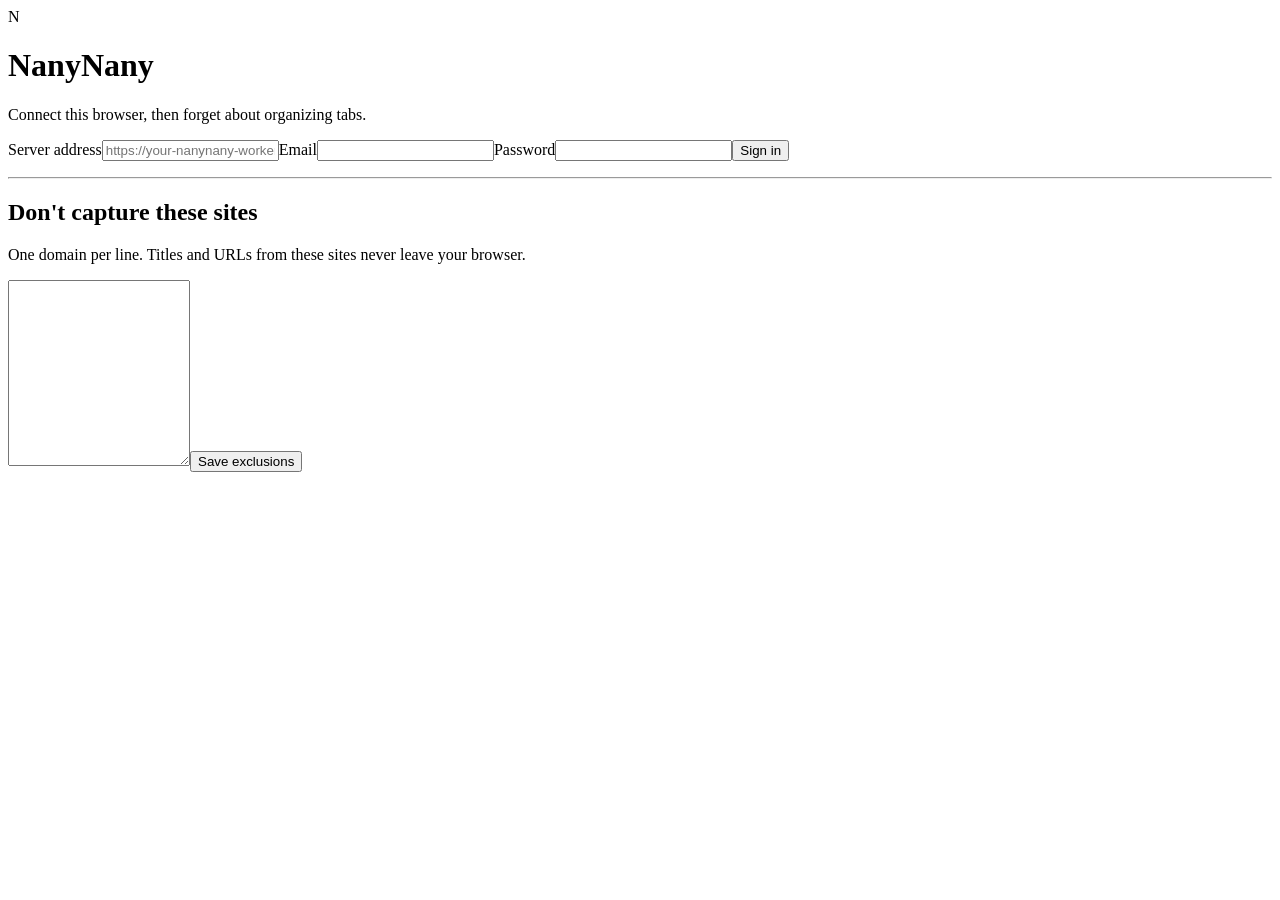
==== extension/options.html @ 5d4bafbd "Add extension sign-in and privacy settings" ====
<!doctype html><html><head><meta charset="utf-8"><meta name="viewport" content="width=device-width,initial-scale=1"><link rel="stylesheet" href="styles.css"><title>NanyNany settings</title></head><body class="options"><main><div class="mark">N</div><h1>NanyNany</h1><p class="lead">Connect this browser, then forget about organizing tabs.</p><label>Server address<input id="apiBase" type="url" placeholder="https://your-nanynany-worker.workers.dev"></label><label>Email<input id="email" type="email" autocomplete="email"></label><label>Password<input id="password" type="password" autocomplete="current-password"></label><button id="login" class="primary">Sign in</button><p id="authStatus" class="status" aria-live="polite"></p><hr><h2>Don't capture these sites</h2><p class="hint">One domain per line. Titles and URLs from these sites never leave your browser.</p><textarea id="excluded" rows="12"></textarea><button id="save" class="secondary">Save exclusions</button><p id="saveStatus" class="status" aria-live="polite"></p></main><script src="options.js"></script></body></html>
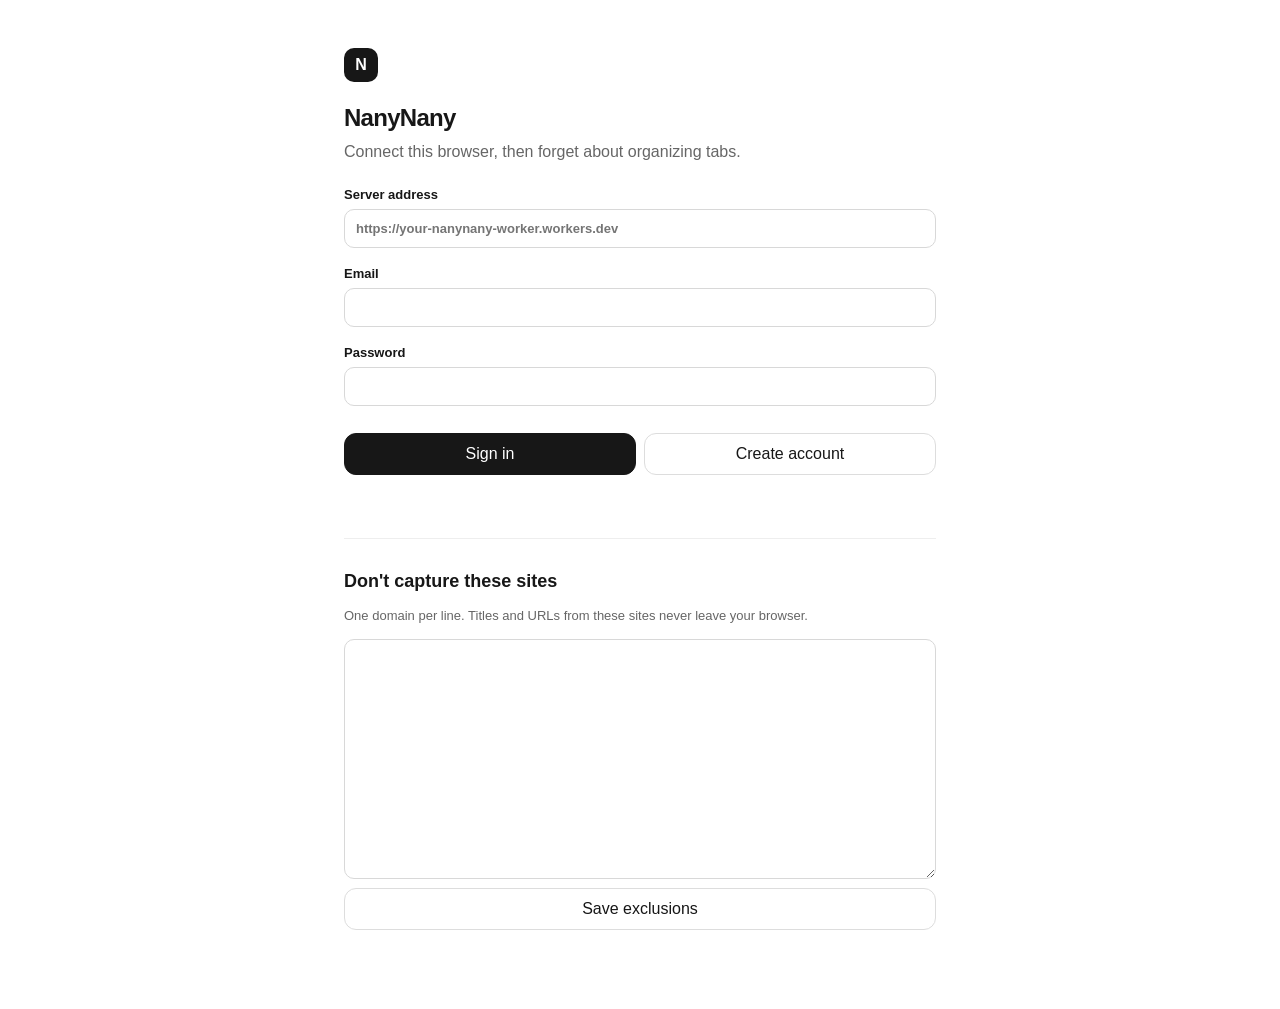
==== commit 5fe3cf76: "Rename taskee branding to Resource Memory; add extension sign-up and sign-out" ====
--- a/extension/options.html
+++ b/extension/options.html
@@ -1 +1 @@
-<!doctype html><html><head><meta charset="utf-8"><meta name="viewport" content="width=device-width,initial-scale=1"><link rel="stylesheet" href="styles.css"><title>NanyNany settings</title></head><body class="options"><main><div class="mark">N</div><h1>NanyNany</h1><p class="lead">Connect this browser, then forget about organizing tabs.</p><label>Server address<input id="apiBase" type="url" placeholder="https://your-nanynany-worker.workers.dev"></label><label>Email<input id="email" type="email" autocomplete="email"></label><label>Password<input id="password" type="password" autocomplete="current-password"></label><button id="login" class="primary">Sign in</button><p id="authStatus" class="status" aria-live="polite"></p><hr><h2>Don't capture these sites</h2><p class="hint">One domain per line. Titles and URLs from these sites never leave your browser.</p><textarea id="excluded" rows="12"></textarea><button id="save" class="secondary">Save exclusions</button><p id="saveStatus" class="status" aria-live="polite"></p></main><script src="options.js"></script></body></html>+<!doctype html><html><head><meta charset="utf-8"><meta name="viewport" content="width=device-width,initial-scale=1"><link rel="stylesheet" href="styles.css"><title>NanyNany settings</title></head><body class="options"><main><div class="mark">N</div><h1>NanyNany</h1><p class="lead">Connect this browser, then forget about organizing tabs.</p><div id="authForm"><label>Server address<input id="apiBase" type="url" placeholder="https://your-nanynany-worker.workers.dev"></label><label>Email<input id="email" type="email" autocomplete="email"></label><label>Password<input id="password" type="password" autocomplete="current-password"></label><div class="actions"><button id="login" class="primary">Sign in</button><button id="register" class="secondary">Create account</button></div><p id="authStatus" class="status" aria-live="polite"></p></div><div id="connectedBox" hidden><p class="lead">Connected as <strong id="connectedEmail"></strong></p><button id="logout" class="secondary">Sign out</button></div><hr><h2>Don't capture these sites</h2><p class="hint">One domain per line. Titles and URLs from these sites never leave your browser.</p><textarea id="excluded" rows="12"></textarea><button id="save" class="secondary">Save exclusions</button><p id="saveStatus" class="status" aria-live="polite"></p></main><script src="options.js"></script></body></html>
--- a/extension/styles.css
+++ b/extension/styles.css
@@ -0,0 +1,15 @@
+:root{font-family:-apple-system,BlinkMacSystemFont,"Segoe UI",sans-serif;color:#171717;background:#fff}*{box-sizing:border-box}body{margin:0}.popup{width:330px}.options{max-width:640px;margin:48px auto}.popup main{padding:24px}.options main{padding:0 24px}.mark{width:34px;height:34px;border-radius:10px;background:#171717;color:#fff;display:grid;place-items:center;font-weight:700;margin-bottom:22px}h1{font-size:24px;letter-spacing:-.03em;margin:0 0 8px}h2{font-size:18px;margin-top:28px}.lead,.hint{color:#666;line-height:1.45}.lead{margin:0 0 24px}.hint{font-size:13px}button{font:inherit;border-radius:12px;padding:11px 14px;width:100%;cursor:pointer;margin-top:9px;border:1px solid #ddd}.primary{background:#171717;color:#fff;border-color:#171717}.secondary{background:#fff;color:#171717}.text-button{background:transparent;border:0;color:#666;font-size:13px;margin-top:16px}button:disabled{opacity:.55}label{display:block;font-size:13px;font-weight:600;margin:18px 0}input,textarea{display:block;width:100%;margin-top:7px;border:1px solid #d8d8d8;border-radius:10px;padding:11px;font:inherit;background:#fff}textarea{resize:vertical}.status{font-size:13px;color:#666;min-height:18px}.close-box{border-top:1px solid #eee;margin-top:18px;padding-top:18px}.close-box strong,.close-box span{display:block}.close-box span{font-size:13px;color:#666;margin-top:4px}.actions{display:flex;gap:8px}.actions button{flex:1}hr{border:0;border-top:1px solid #eee;margin:32px 0}
+.sessions-section{margin-top:24px;border-top:1px solid #eee;padding-top:16px}
+.sessions-section h2{font-size:16px;margin:0 0 4px}
+.sessions-list{display:flex;flex-direction:column;gap:10px;margin-top:8px}
+.session-card{border:1px solid #ddd;border-radius:12px;background:#fff;overflow:hidden}
+.session-header{width:100%;display:flex;justify-content:space-between;align-items:baseline;gap:10px;background:#fff;border:0;border-radius:0;margin:0;padding:11px 14px;text-align:left;cursor:pointer}
+.session-title{font-weight:600;font-size:14px;flex:1;overflow:hidden;text-overflow:ellipsis;white-space:nowrap}
+.session-meta{font-size:12px;color:#666;white-space:nowrap}
+.session-body{border-top:1px solid #eee;padding:4px 14px 12px}
+.session-group{margin-top:8px}
+.session-group-title{font-size:12px;font-weight:600;color:#666;margin:0 0 4px}
+.session-tab{display:flex;gap:8px;align-items:center;font-size:13px;padding:4px 0}
+.session-tab input{width:auto;margin:0}
+.session-tab span{overflow:hidden;text-overflow:ellipsis;white-space:nowrap}
+.session-restore{padding:0 14px 12px}
